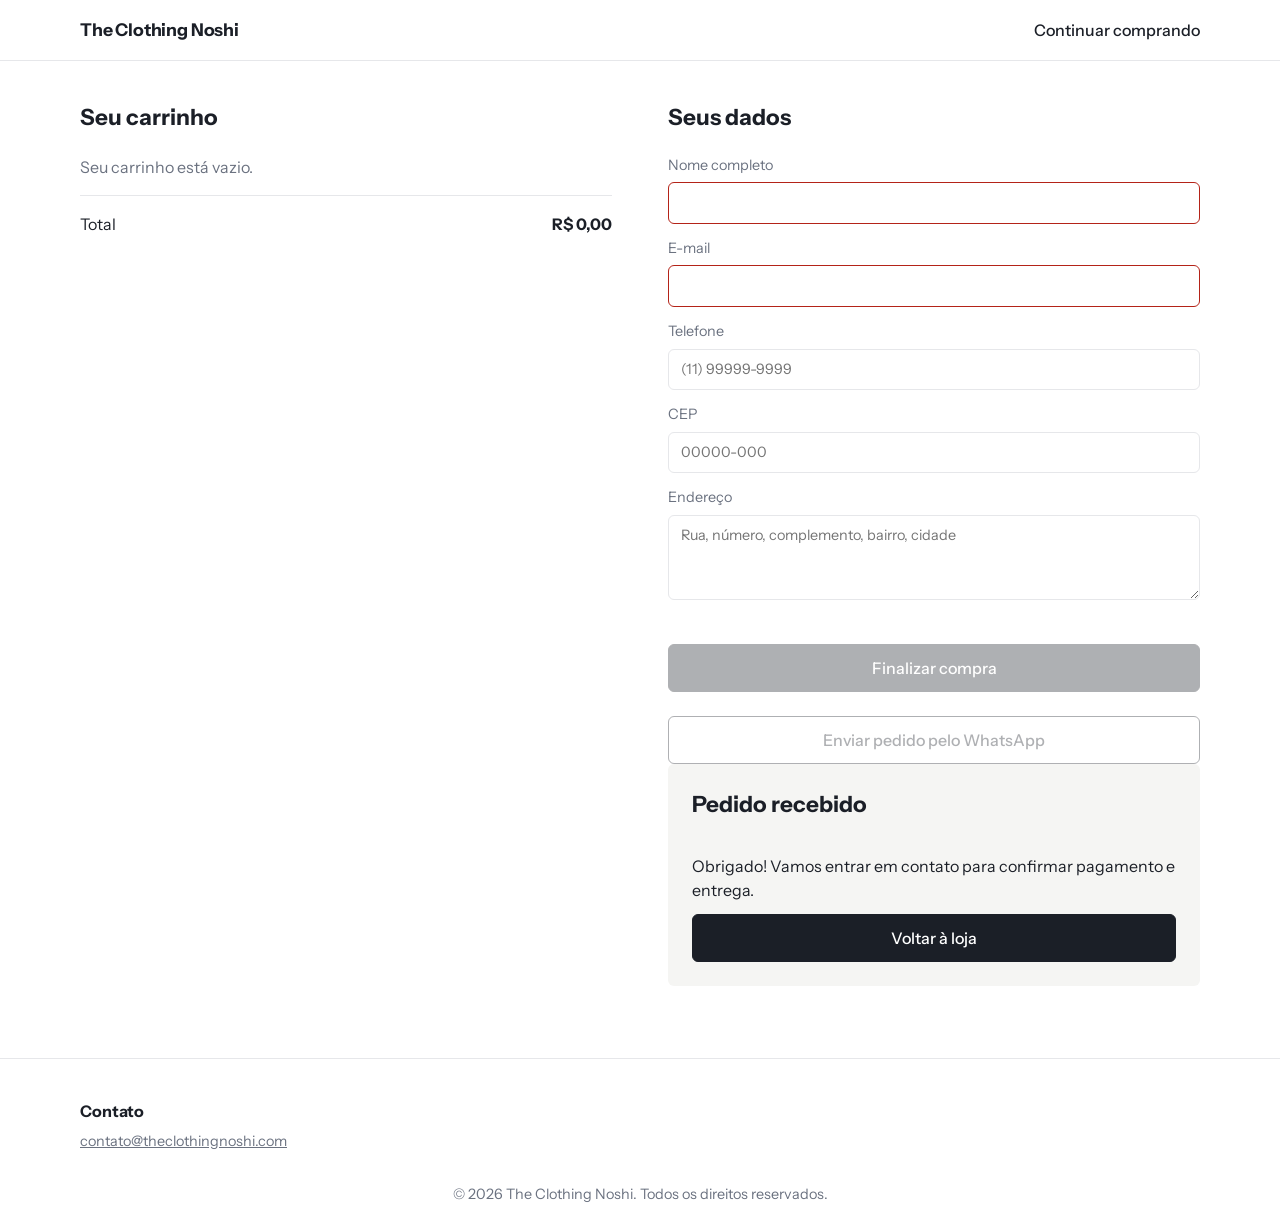
==== checkout.html @ 5ea765da "Update Atualizando design e funções do projeto" ====
<!DOCTYPE html>
<html lang="pt-BR">
<head>
  <meta charset="UTF-8" />
  <meta name="viewport" content="width=device-width, initial-scale=1" />
  <title>Checkout - The Clothing Noshi</title>
  <link rel="icon" href="imagens-atualizadas/perfil-noshi.png" />
  <link rel="preconnect" href="https://fonts.googleapis.com" />
  <link rel="stylesheet" href="https://fonts.googleapis.com/css2?family=Instrument+Sans:wght@400;500;600;700&display=swap" />
  <link rel="stylesheet" href="css/style.css" />
</head>
<body>
  <header class="header">
    <div class="wrap bar">
      <a class="logo" href="index.html">The Clothing Noshi</a>
      <a class="cart-open" href="index.html">Continuar comprando</a>
    </div>
  </header>

  <main class="wrap checkout">
    <section>
      <h1>Seu carrinho</h1>
      <div class="cart-list"></div>
      <p class="sum"><span>Total</span><strong class="cart-total" id="total-price">R$ 0,00</strong></p>
    </section>

    <section>
      <h2>Seus dados</h2>
      <form id="checkout-form" class="form" novalidate>
        <label>Nome completo<input id="name" name="name" autocomplete="name" required /></label>
        <label>E-mail<input id="email" name="email" type="email" autocomplete="email" required /></label>
        <label>Telefone<input id="phone" name="phone" type="tel" inputmode="numeric" placeholder="(11) 99999-9999" autocomplete="tel" required /></label>
        <label>CEP<input id="cep" name="cep" inputmode="numeric" placeholder="00000-000" autocomplete="postal-code" required /></label>
        <label>Endereço<textarea id="address" name="address" rows="3" placeholder="Rua, número, complemento, bairro, cidade" required></textarea></label>
        <p class="hint" id="cep-hint"></p>
        <button type="submit" class="btn" id="checkout-btn" disabled>Finalizar compra</button>
        <button type="button" class="btn ghost" id="whatsapp-btn" disabled>Enviar pedido pelo WhatsApp</button>
      </form>
      <div class="done" id="done" hidden>
        <h2>Pedido recebido</h2>
        <p>Obrigado! Vamos entrar em contato para confirmar pagamento e entrega.</p>
        <a class="btn" href="index.html">Voltar à loja</a>
      </div>
    </section>
  </main>

  <footer class="footer">
    <div class="wrap foot">
      <div>
        <h3>Contato</h3>
        <p><a href="mailto:contato@theclothingnoshi.com">contato@theclothingnoshi.com</a></p>
      </div>
    </div>
    <p class="copy">&copy; 2026 The Clothing Noshi. Todos os direitos reservados.</p>
  </footer>

  <div id="toast" class="toast" role="status"></div>
  <script src="js/cart.js"></script>
</body>
</html>
---- css/style.css ----
:root{
  --bg:#fff; --soft:#f5f5f3; --ink:#1b1f27; --mute:#6b7280; --line:#e6e7ea; --accent:#1b1f27;
  --r:6px; font-family:"Instrument Sans",system-ui,-apple-system,"Segoe UI",sans-serif;
}
*{box-sizing:border-box;margin:0}
html{scroll-behavior:smooth}
body{background:var(--bg);color:var(--ink);line-height:1.5;font-size:16px;-webkit-font-smoothing:antialiased}
img{display:block;max-width:100%}
a{color:inherit}
button,input,select,textarea{font:inherit;color:inherit}
:focus-visible{outline:2px solid var(--ink);outline-offset:2px}
.wrap{width:min(1120px,100% - 40px);margin-inline:auto}

/* header */
.header{position:sticky;top:0;z-index:20;background:rgba(255,255,255,.92);backdrop-filter:blur(8px);border-bottom:1px solid var(--line)}
.bar{display:flex;justify-content:space-between;align-items:center;height:60px}
.logo{font-weight:700;font-size:1.1rem;letter-spacing:-.01em;text-decoration:none}
.cart-open{background:none;border:0;cursor:pointer;font-weight:500;text-decoration:none;display:flex;gap:8px;align-items:center}
.count{background:var(--ink);color:#fff;border-radius:99px;min-width:22px;height:22px;display:grid;place-items:center;font-size:.75rem;padding:0 6px}

/* hero */
.hero{max-height:420px;overflow:hidden;background:var(--soft)}
.hero img{width:100%;height:420px;object-fit:cover}

/* tools */
.tools{display:flex;flex-wrap:wrap;gap:16px;justify-content:space-between;align-items:center;padding:32px 0 20px}
.chips{display:flex;flex-wrap:wrap;gap:8px}
.chip{border:1px solid var(--line);background:none;border-radius:99px;padding:6px 16px;cursor:pointer;transition:.15s}
.chip:hover{border-color:var(--ink)}
.chip[aria-pressed="true"]{background:var(--ink);color:#fff;border-color:var(--ink)}
.filters{display:flex;gap:8px}
.filters input,.filters select,.form input,.form textarea{border:1px solid var(--line);border-radius:var(--r);padding:9px 12px;background:#fff}
.filters input:focus,.filters select:focus,.form input:focus,.form textarea:focus{outline:none;border-color:var(--ink)}

/* grid */
.grid{display:grid;grid-template-columns:repeat(auto-fill,minmax(220px,1fr));gap:32px 20px;padding-bottom:72px}
.card .ph{aspect-ratio:4/5;background:var(--soft);border-radius:var(--r);overflow:hidden}
.card .ph img{width:100%;height:100%;object-fit:cover;transition:transform .4s}
.card:hover .ph img{transform:scale(1.03)}
.card h3{font-size:1rem;font-weight:500;margin-top:12px}
.price{color:var(--mute);margin-top:2px}
.sizes{display:flex;gap:6px;margin:12px 0}
.sz{min-width:40px;height:34px;border:1px solid var(--line);background:none;border-radius:var(--r);cursor:pointer;font-size:.875rem}
.sz:hover{border-color:var(--ink)}
.sz.on{background:var(--ink);color:#fff;border-color:var(--ink)}
.empty{grid-column:1/-1;color:var(--mute);padding:40px 0}

/* buttons */
.btn,.add{display:block;width:100%;text-align:center;text-decoration:none;background:var(--ink);color:#fff;border:1px solid var(--ink);border-radius:var(--r);padding:11px 16px;font-weight:500;cursor:pointer;transition:.15s}
.btn:hover,.add:hover{opacity:.88}
.btn.ghost{background:none;color:var(--ink);margin-top:10px}
.btn[disabled]{opacity:.35;cursor:not-allowed}
.add{background:none;color:var(--ink)}
.add:hover{background:var(--ink);color:#fff;opacity:1}

/* cart lines */
.cart-list{display:grid;gap:16px}
.line{display:grid;grid-template-columns:72px 1fr auto;gap:14px;align-items:start}
.line img{width:72px;height:90px;object-fit:cover;border-radius:var(--r);background:var(--soft)}
.line .t{font-weight:500}
.line .m{color:var(--mute);font-size:.875rem}
.qty{display:inline-flex;align-items:center;border:1px solid var(--line);border-radius:var(--r);margin-top:8px}
.qty button{width:30px;height:30px;border:0;background:none;cursor:pointer}
.qty span{min-width:24px;text-align:center;font-size:.9rem}
.rm{border:0;background:none;color:var(--mute);cursor:pointer;padding:4px}
.rm:hover{color:var(--ink)}
.sum{display:flex;justify-content:space-between;padding:16px 0;margin-top:16px;border-top:1px solid var(--line)}
.none{color:var(--mute)}

/* drawer */
.overlay{position:fixed;inset:0;background:rgba(0,0,0,.35);opacity:0;pointer-events:none;transition:.25s;z-index:30}
.drawer{position:fixed;top:0;right:0;height:100%;width:min(400px,100%);background:#fff;z-index:40;transform:translateX(100%);transition:transform .3s;display:flex;flex-direction:column}
.drawer .cart-list{flex:1;overflow:auto;padding:20px}
.drawer-head{display:flex;justify-content:space-between;align-items:center;padding:18px 20px;border-bottom:1px solid var(--line)}
.drawer-head h2{font-size:1.1rem}
.drawer-head button{background:none;border:0;cursor:pointer;font-size:1.1rem}
.drawer-foot{padding:0 20px 20px}
body.open .overlay{opacity:1;pointer-events:auto}
body.open .drawer{transform:none}

/* checkout */
.checkout{display:grid;grid-template-columns:1fr 1fr;gap:56px;padding:40px 0 72px}
.checkout h1,.checkout h2{font-size:1.4rem;margin-bottom:20px}
.form{display:grid;gap:14px}
.form label{display:grid;gap:6px;font-size:.9rem;color:var(--mute)}
.form input,.form textarea{color:var(--ink);width:100%}
.form input:invalid:not(:placeholder-shown):not(:focus),.form .bad{border-color:#b42318}
.hint{font-size:.85rem;color:var(--mute);min-height:1.2em}
.done{padding:24px;background:var(--soft);border-radius:var(--r);display:grid;gap:12px}

/* footer + toast */
.footer{border-top:1px solid var(--line);padding:40px 0 24px;margin-top:auto}
.foot{display:flex;flex-wrap:wrap;gap:32px 64px}
.footer h3{font-size:1rem;margin-bottom:8px}
.footer p{color:var(--mute);font-size:.9rem}
.copy{text-align:center;color:var(--mute);font-size:.8rem;margin-top:32px}
.toast{position:fixed;left:50%;bottom:24px;transform:translate(-50%,20px);background:var(--ink);color:#fff;padding:10px 18px;border-radius:99px;font-size:.9rem;opacity:0;pointer-events:none;transition:.25s;z-index:50}
.toast.show{opacity:1;transform:translate(-50%,0)}

@media(max-width:760px){
  .checkout{grid-template-columns:1fr;gap:40px}
  .hero img{height:240px}
  .grid{grid-template-columns:repeat(2,1fr);gap:24px 12px}
  .filters{width:100%}.filters input{flex:1}
}
@media(prefers-reduced-motion:reduce){*{transition:none!important;scroll-behavior:auto!important}}
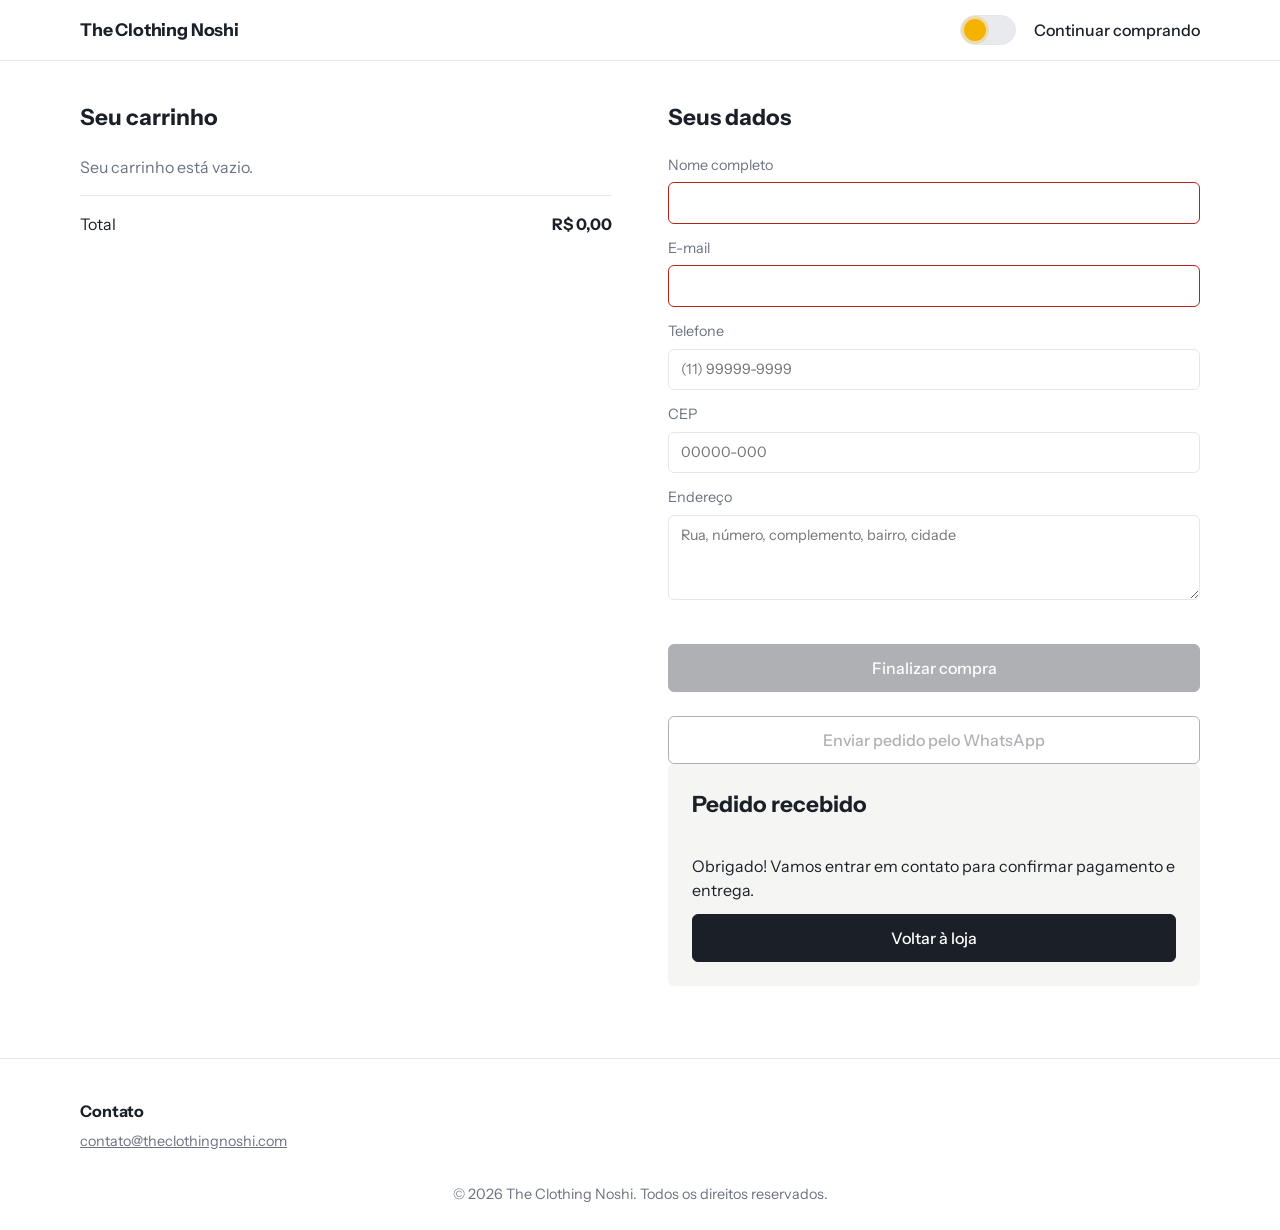
==== commit 1b6a34e3: "update Atualizando para nova versão corrigida e com alteração de tema claro/escuro" ====
--- a/checkout.html
+++ b/checkout.html
@@ -7,13 +7,17 @@
   <link rel="icon" href="imagens-atualizadas/perfil-noshi.png" />
   <link rel="preconnect" href="https://fonts.googleapis.com" />
   <link rel="stylesheet" href="https://fonts.googleapis.com/css2?family=Instrument+Sans:wght@400;500;600;700&display=swap" />
+  <script>try{document.documentElement.dataset.theme=localStorage.getItem("noshi-theme")||(matchMedia("(prefers-color-scheme:dark)").matches?"dark":"light")}catch(e){}</script>
   <link rel="stylesheet" href="css/style.css" />
 </head>
 <body>
   <header class="header">
     <div class="wrap bar">
       <a class="logo" href="index.html">The Clothing Noshi</a>
-      <a class="cart-open" href="index.html">Continuar comprando</a>
+      <div class="actions">
+        <button class="theme-toggle" type="button" role="switch" aria-checked="false" aria-label="Tema escuro"><span class="stars"></span><span class="knob"></span></button>
+        <a class="cart-open" href="index.html">Continuar comprando</a>
+      </div>
     </div>
   </header>
 
--- a/css/style.css
+++ b/css/style.css
@@ -2,7 +2,11 @@
   --bg:#fff; --soft:#f5f5f3; --ink:#1b1f27; --mute:#6b7280; --line:#e6e7ea; --accent:#1b1f27;
   --r:6px; font-family:"Instrument Sans",system-ui,-apple-system,"Segoe UI",sans-serif;
 }
+html[data-theme="dark"]{--bg:#0f1115;--soft:#181b22;--ink:#eceef2;--mute:#9aa1ad;--line:#272b35;color-scheme:dark}
+html[data-theme="dark"] .overlay{background:rgba(0,0,0,.6)}
+html[data-theme="dark"] .hero img,html[data-theme="dark"] .ph img,html[data-theme="dark"] .line img{filter:brightness(.92)}
 *{box-sizing:border-box;margin:0}
+body{transition:background .3s,color .3s}
 html{scroll-behavior:smooth}
 body{background:var(--bg);color:var(--ink);line-height:1.5;font-size:16px;-webkit-font-smoothing:antialiased}
 img{display:block;max-width:100%}
@@ -12,11 +16,11 @@
 .wrap{width:min(1120px,100% - 40px);margin-inline:auto}
 
 /* header */
-.header{position:sticky;top:0;z-index:20;background:rgba(255,255,255,.92);backdrop-filter:blur(8px);border-bottom:1px solid var(--line)}
+.header{position:sticky;top:0;z-index:20;background:color-mix(in srgb,var(--bg) 92%,transparent);backdrop-filter:blur(8px);border-bottom:1px solid var(--line)}
 .bar{display:flex;justify-content:space-between;align-items:center;height:60px}
 .logo{font-weight:700;font-size:1.1rem;letter-spacing:-.01em;text-decoration:none}
 .cart-open{background:none;border:0;cursor:pointer;font-weight:500;text-decoration:none;display:flex;gap:8px;align-items:center}
-.count{background:var(--ink);color:#fff;border-radius:99px;min-width:22px;height:22px;display:grid;place-items:center;font-size:.75rem;padding:0 6px}
+.count{background:var(--ink);color:var(--bg);border-radius:99px;min-width:22px;height:22px;display:grid;place-items:center;font-size:.75rem;padding:0 6px}
 
 /* hero */
 .hero{max-height:420px;overflow:hidden;background:var(--soft)}
@@ -27,9 +31,9 @@
 .chips{display:flex;flex-wrap:wrap;gap:8px}
 .chip{border:1px solid var(--line);background:none;border-radius:99px;padding:6px 16px;cursor:pointer;transition:.15s}
 .chip:hover{border-color:var(--ink)}
-.chip[aria-pressed="true"]{background:var(--ink);color:#fff;border-color:var(--ink)}
+.chip[aria-pressed="true"]{background:var(--ink);color:var(--bg);border-color:var(--ink)}
 .filters{display:flex;gap:8px}
-.filters input,.filters select,.form input,.form textarea{border:1px solid var(--line);border-radius:var(--r);padding:9px 12px;background:#fff}
+.filters input,.filters select,.form input,.form textarea{border:1px solid var(--line);border-radius:var(--r);padding:9px 12px;background:var(--bg)}
 .filters input:focus,.filters select:focus,.form input:focus,.form textarea:focus{outline:none;border-color:var(--ink)}
 
 /* grid */
@@ -42,16 +46,16 @@
 .sizes{display:flex;gap:6px;margin:12px 0}
 .sz{min-width:40px;height:34px;border:1px solid var(--line);background:none;border-radius:var(--r);cursor:pointer;font-size:.875rem}
 .sz:hover{border-color:var(--ink)}
-.sz.on{background:var(--ink);color:#fff;border-color:var(--ink)}
+.sz.on{background:var(--ink);color:var(--bg);border-color:var(--ink)}
 .empty{grid-column:1/-1;color:var(--mute);padding:40px 0}
 
 /* buttons */
-.btn,.add{display:block;width:100%;text-align:center;text-decoration:none;background:var(--ink);color:#fff;border:1px solid var(--ink);border-radius:var(--r);padding:11px 16px;font-weight:500;cursor:pointer;transition:.15s}
+.btn,.add{display:block;width:100%;text-align:center;text-decoration:none;background:var(--ink);color:var(--bg);border:1px solid var(--ink);border-radius:var(--r);padding:11px 16px;font-weight:500;cursor:pointer;transition:.15s}
 .btn:hover,.add:hover{opacity:.88}
 .btn.ghost{background:none;color:var(--ink);margin-top:10px}
 .btn[disabled]{opacity:.35;cursor:not-allowed}
 .add{background:none;color:var(--ink)}
-.add:hover{background:var(--ink);color:#fff;opacity:1}
+.add:hover{background:var(--ink);color:var(--bg);opacity:1}
 
 /* cart lines */
 .cart-list{display:grid;gap:16px}
@@ -69,7 +73,7 @@
 
 /* drawer */
 .overlay{position:fixed;inset:0;background:rgba(0,0,0,.35);opacity:0;pointer-events:none;transition:.25s;z-index:30}
-.drawer{position:fixed;top:0;right:0;height:100%;width:min(400px,100%);background:#fff;z-index:40;transform:translateX(100%);transition:transform .3s;display:flex;flex-direction:column}
+.drawer{position:fixed;top:0;right:0;height:100%;width:min(400px,100%);background:var(--bg);z-index:40;transform:translateX(100%);transition:transform .3s;display:flex;flex-direction:column}
 .drawer .cart-list{flex:1;overflow:auto;padding:20px}
 .drawer-head{display:flex;justify-content:space-between;align-items:center;padding:18px 20px;border-bottom:1px solid var(--line)}
 .drawer-head h2{font-size:1.1rem}
@@ -94,8 +98,17 @@
 .footer h3{font-size:1rem;margin-bottom:8px}
 .footer p{color:var(--mute);font-size:.9rem}
 .copy{text-align:center;color:var(--mute);font-size:.8rem;margin-top:32px}
-.toast{position:fixed;left:50%;bottom:24px;transform:translate(-50%,20px);background:var(--ink);color:#fff;padding:10px 18px;border-radius:99px;font-size:.9rem;opacity:0;pointer-events:none;transition:.25s;z-index:50}
+.toast{position:fixed;left:50%;bottom:24px;transform:translate(-50%,20px);background:var(--ink);color:var(--bg);padding:10px 18px;border-radius:99px;font-size:.9rem;opacity:0;pointer-events:none;transition:.25s;z-index:50}
 .toast.show{opacity:1;transform:translate(-50%,0)}
+
+/* botão de tema: o sol vira lua */
+.actions{display:flex;align-items:center;gap:18px}
+.theme-toggle{position:relative;width:56px;height:30px;padding:0;border-radius:99px;border:1px solid var(--line);background:#e8eaee;cursor:pointer;overflow:hidden;transition:background .4s}
+.theme-toggle .knob{position:absolute;top:3px;left:3px;width:22px;height:22px;border-radius:50%;background:#f5b301;box-shadow:0 0 0 3px rgba(245,179,1,.28),inset 0 0 0 0 #e8eaf0;transition:transform .45s cubic-bezier(.6,-.3,.3,1.3),background .4s,box-shadow .4s}
+.theme-toggle .stars{position:absolute;left:10px;top:8px;width:2px;height:2px;border-radius:50%;background:#fff;box-shadow:9px 7px 0 #fff,2px 12px 0 #fff;opacity:0;transition:opacity .4s}
+.theme-toggle[aria-checked="true"]{background:#2b3140}
+.theme-toggle[aria-checked="true"] .knob{transform:translateX(26px);background:transparent;box-shadow:0 0 0 0 rgba(245,179,1,0),inset -7px -3px 0 0 #e8eaf0}
+.theme-toggle[aria-checked="true"] .stars{opacity:1}
 
 @media(max-width:760px){
   .checkout{grid-template-columns:1fr;gap:40px}
